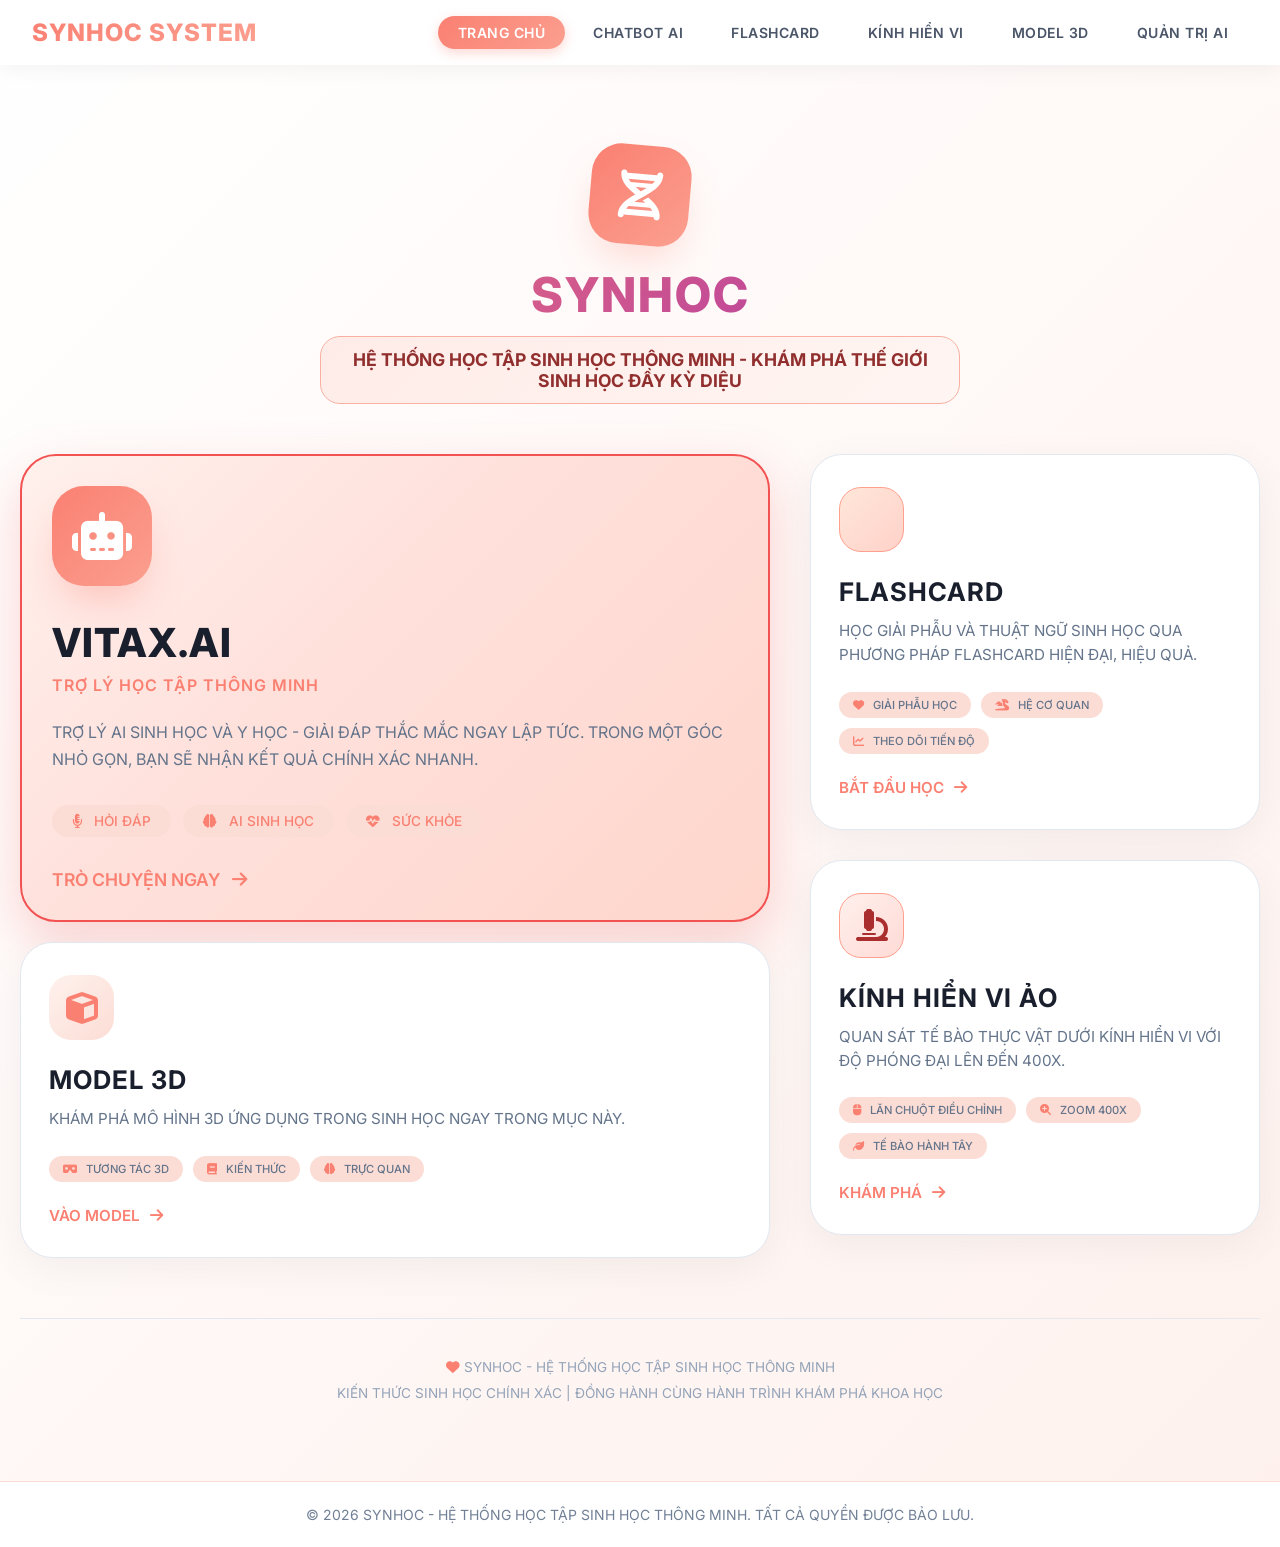
==== index.html @ 731681a4 "Add files via upload" ====
<!DOCTYPE html>
<html lang="vi">
<head>
    <meta charset="UTF-8">
    <meta name="viewport" content="width=device-width, initial-scale=1.0, user-scalable=yes">
    <title>SYNHOC - HỆ THỐNG HỌC TẬP SINH HỌC THÔNG MINH</title>
    <link rel="stylesheet" href="https://cdnjs.cloudflare.com/ajax/libs/font-awesome/6.5.1/css/all.min.css">
    <link href="https://fonts.googleapis.com/css2?family=Inter:wght@300;400;500;600;700;800&display=swap" rel="stylesheet">
    <link rel="stylesheet" href="style.css">
    <style>
        * {
            margin: 0;
            padding: 0;
            box-sizing: border-box;
        }

        body {
            font-family: 'Inter', sans-serif;
            background: linear-gradient(135deg, #FFFFFF 0%, #FEF1ED 100%);
            min-height: 100vh;
            color: #1A1F2E;
        }

        .container {
            max-width: 1400px;
            margin: 0 auto;
            padding: 40px 20px;
            min-height: calc(100vh - 140px);
            display: flex;
            flex-direction: column;
        }

        /* HEADER */
        .header {
            text-align: center;
            padding: 40px 20px 50px;
        }

        .logo {
            width: 100px;
            height: 100px;
            background: linear-gradient(135deg, #FA8072, #FB9F8F);
            border-radius: 30px;
            display: flex;
            align-items: center;
            justify-content: center;
            margin: 0 auto 20px;
            font-size: 48px;
            color: white;
            transform: rotate(5deg);
            box-shadow: 0 20px 40px -10px rgba(250, 128, 114, 0.3);
        }

        .header h1 {
            font-size: 3rem;
            font-weight: 800;
            background: linear-gradient(135deg, #FA8072, #9C27B0);
            -webkit-background-clip: text;
            -webkit-text-fill-color: transparent;
            background-clip: text;
            margin-bottom: 12px;
            text-transform: uppercase;
            letter-spacing: 2px;
        }

        .header p {
            color: #912f2f;
            font-weight: 700;
            font-size: 1.1rem;
            max-width: 640px;
            margin: 0 auto;
            background: linear-gradient(135deg, #ffece8 0%, #fff5f2 100%);
            padding: 12px 18px;
            border-radius: 20px;
            border: 1px solid #f9b0a3;
        }

        .text-tone-strong {
            color: #c74141 !important;
            background: linear-gradient(135deg, #ffd7d7, #ffadc0);
            border-bottom: 2px solid #f35252;
            padding: 1px 4px;
            border-radius: 4px;
        }

        .panel-tone {
            background: linear-gradient(135deg, #fff3ef, #ffe9e4);
            border: 1px solid #ffb8aa;
            border-radius: 20px;
            box-shadow: 0 8px 20px rgba(255, 133, 110, 0.15);
        }

        .salmon-tone {
            color: #b02a2a !important;
            background: linear-gradient(135deg, #ffebe6, #ffcbc4);
            border: 1px solid #fd9b8e;
        }

        /* TWO COLUMN LAYOUT */
        .two-column-layout {
            display: flex;
            gap: 40px;
            margin-bottom: 60px;
            align-items: stretch;
        }

        /* LEFT COLUMN - AI + MODEL 3D */
        .left-col {
            flex: 1.5;
            display: flex;
            flex-direction: column;
            gap: 20px;
            min-width: 52%;
        }

        .card-ai {
            flex: 1 1 auto;
            background: linear-gradient(135deg, #fff1ed 0%, #ffe1dc 40%, #fed6cc 100%);
            border-radius: 36px;
            padding: 30px 30px;
            transition: transform 0.3s ease, box-shadow 0.3s ease, border-color 0.3s ease;
            cursor: pointer;
            position: relative;
            overflow: hidden;
            box-shadow: 0 20px 50px rgba(234, 90, 90, 0.25);
            border: 2px solid #F35252;
            max-height: none;
        }

        .card-ai:hover {
            transform: translateY(-6px) scale(1.01);
            box-shadow: 0 26px 55px rgba(255, 99, 71, 0.35);
            border-color: #dc2626;
        }

        .badge-ai {
            background: linear-gradient(135deg, #ffcccc, #ffeaea);
            border-radius: 40px;
            padding: 8px 20px;
            font-size: 0.85rem;
            font-weight: 500;
            color: #bf1f2d;
            transition: all 0.3s;
        }

        .badge-ai:hover {
            background: linear-gradient(135deg, #ff8a8a, #ffa8a8);
            color: white;
        }

        .card-ai-icon {
            width: 100px;
            height: 100px;
            background: linear-gradient(135deg, #ff5a5a, #ff8f8f);
            border-radius: 32px;
            display: flex;
            align-items: center;
            justify-content: center;
            margin-bottom: 32px;
            font-size: 48px;
            color: white;
            box-shadow: 0 20px 40px -10px rgba(250, 80, 80, 0.5);
        }

        .card-ai p {
            color: #64748B;
            line-height: 1.6;
            margin-bottom: 20px;
            font-size: 0.95rem;
            display: -webkit-box;
            line-clamp: 3;
            -webkit-line-clamp: 3;
            -webkit-box-orient: vertical;
            overflow: hidden;
            text-overflow: ellipsis;
        }

        .card-ai::before {
            content: '';
            position: absolute;
            top: 0;
            left: 0;
            right: 0;
            height: 4px;
            background: linear-gradient(90deg, #9C27B0, #FA8072, #FF6F61);
            transform: scaleX(0);
            transition: transform 0.4s ease;
        }

        .card-ai:hover {
            transform: translateY(-10px);
            box-shadow: 0 20px 50px rgba(250, 128, 114, 0.15);
            border-color: #FA8072;
        }

        .card-ai:hover::before {
            transform: scaleX(1);
        }

        .card-ai-icon {
            width: 100px;
            height: 100px;
            background: linear-gradient(135deg, #FA8072, #FB9F8F);
            border-radius: 32px;
            display: flex;
            align-items: center;
            justify-content: center;
            margin-bottom: 32px;
            font-size: 48px;
            color: white;
            box-shadow: 0 20px 40px -10px rgba(250, 128, 114, 0.4);
        }

        .card-ai h2 {
            font-size: 2.5rem;
            font-weight: 800;
            margin-bottom: 8px;
            color: #1A1F2E;
            text-transform: uppercase;
            letter-spacing: 1px;
        }

        .card-ai .ai-subtitle {
            color: #FA8072;
            font-size: 1rem;
            margin-bottom: 24px;
            letter-spacing: 1px;
            font-weight: 600;
            text-transform: uppercase;
        }

        .card-ai p {
            color: #64748B;
            line-height: 1.7;
            margin-bottom: 32px;
            font-size: 1rem;
        }

        .feature-badges-ai {
            display: flex;
            gap: 12px;
            flex-wrap: wrap;
            margin-bottom: 32px;
        }

        .badge-ai {
            background: #FCDDD5;
            border-radius: 40px;
            padding: 8px 20px;
            font-size: 0.85rem;
            font-weight: 500;
            color: #FA8072;
            transition: all 0.3s;
        }

        .badge-ai i {
            margin-right: 8px;
        }

        .badge-ai:hover {
            background: #FEF1ED;
            color: #E87060;
        }

        .card-footer-ai {
            display: flex;
            align-items: center;
            gap: 12px;
            color: #FA8072;
            font-weight: 600;
            font-size: 1.1rem;
            transition: all 0.3s;
        }

        .card-footer-ai i {
            transition: transform 0.3s;
        }

        .card-ai:hover .card-footer-ai i {
            transform: translateX(8px);
        }

        /* HERO SECTION - 3D MODEL */
        .hero-section {
            margin-bottom: 60px;
            padding: 60px 40px;
            background: linear-gradient(135deg, #FA8072 0%, #9C27B0 100%);
            border-radius: 48px;
            overflow: hidden;
            box-shadow: 0 20px 60px rgba(250, 128, 114, 0.2);
            position: relative;
        }

        .hero-content {
            display: grid;
            grid-template-columns: 1fr 1fr;
            gap: 40px;
            align-items: center;
        }

        .hero-text {
            color: white;
        }

        .hero-text h2 {
            font-size: 2.5rem;
            font-weight: 800;
            margin-bottom: 16px;
            text-transform: uppercase;
            letter-spacing: 1px;
            color: white;
        }

        .hero-text p {
            font-size: 1.1rem;
            line-height: 1.8;
            margin-bottom: 24px;
            color: rgba(255, 255, 255, 0.95);
        }

        .hero-cta {
            display: inline-flex;
            align-items: center;
            gap: 10px;
            background: rgba(255, 255, 255, 0.2);
            backdrop-filter: blur(10px);
            padding: 14px 28px;
            border-radius: 40px;
            color: white;
            font-weight: 600;
            text-decoration: none;
            transition: all 0.3s ease;
            border: 1px solid rgba(255, 255, 255, 0.4);
        }

        .hero-cta:hover {
            background: rgba(255, 255, 255, 0.3);
            transform: translateX(8px);
        }

        .hero-model {
            position: relative;
            border-radius: 32px;
            overflow: hidden;
            box-shadow: 0 30px 60px rgba(0, 0, 0, 0.2);
            height: 500px;
        }

        .hero-model iframe {
            width: 100%;
            height: 100%;
            border: none;
        }

        .hero-overlay {
            position: absolute;
            top: 16px;
            right: 16px;
            background: rgba(255, 255, 255, 0.9);
            backdrop-filter: blur(10px);
            padding: 10px 20px;
            border-radius: 40px;
            font-size: 0.85rem;
            font-weight: 600;
            color: #9C27B0;
            z-index: 10;
            pointer-events: none;
        }

        /* RIGHT COLUMN */
        .right-col {
            flex: 0.9;
            display: flex;
            flex-direction: column;
            gap: 30px;
        }

        .card {
            background: #FFFFFF;
            border-radius: 32px;
            padding: 32px 28px;
            transition: all 0.4s cubic-bezier(0.175, 0.885, 0.32, 1.275);
            cursor: pointer;
            position: relative;
            overflow: hidden;
            box-shadow: 0 10px 40px rgba(0, 0, 0, 0.05);
            border: 1px solid #E2E8F0;
        }

        .card::before {
            content: '';
            position: absolute;
            top: 0;
            left: 0;
            right: 0;
            height: 4px;
            background: linear-gradient(90deg, #9C27B0, #FA8072, #FF6F61);
            transform: scaleX(0);
            transition: transform 0.4s ease;
        }

        .card:hover {
            transform: translateY(-8px);
            border-color: #FA8072;
            box-shadow: 0 20px 50px rgba(250, 128, 114, 0.1);
        }

        .card:hover::before {
            transform: scaleX(1);
        }

        .card-icon {
            width: 65px;
            height: 65px;
            background: linear-gradient(135deg, #FEF1ED, #FCDDD5);
            border-radius: 22px;
            display: flex;
            align-items: center;
            justify-content: center;
            margin-bottom: 24px;
            font-size: 32px;
            color: #FA8072;
        }

        .card h3 {
            font-size: 1.6rem;
            font-weight: 700;
            margin-bottom: 12px;
            color: #1A1F2E;
            text-transform: uppercase;
            letter-spacing: 1px;
        }

        .card p {
            color: #64748B;
            line-height: 1.6;
            margin-bottom: 24px;
            font-size: 0.95rem;
        }

        .feature-badges {
            display: flex;
            gap: 10px;
            flex-wrap: wrap;
            margin-bottom: 24px;
        }

        .badge {
            background: #FCDDD5;
            border-radius: 40px;
            padding: 6px 14px;
            font-size: 0.7rem;
            color: #64748B;
            font-weight: 500;
        }

        .badge i {
            margin-right: 6px;
            color: #FA8072;
        }

        .card-footer {
            display: flex;
            align-items: center;
            gap: 10px;
            color: #FA8072;
            font-weight: 600;
            font-size: 0.95rem;
            transition: all 0.3s;
        }

        .card-footer i {
            transition: transform 0.3s;
        }

        .card:hover .card-footer i {
            transform: translateX(6px);
        }

        .footer {
            text-align: center;
            padding: 40px 20px;
            border-top: 1px solid #E2E8F0;
            color: #94A3B8;
            font-size: 0.85rem;
        }

        /* RESPONSIVE */
        @media (max-width: 1100px) {
            .hero-section {
                padding: 40px 30px;
            }
            .hero-text h2 {
                font-size: 2rem;
            }
            .hero-model {
                height: 400px;
            }
            .two-column-layout {
                gap: 30px;
            }
            .card-ai {
                padding: 36px 30px;
            }
            .card-ai h2 {
                font-size: 2rem;
            }
        }

        @media (max-width: 900px) {
            .hero-content {
                grid-template-columns: 1fr;
            }
            .hero-model {
                height: 350px;
            }
            .hero-text h2 {
                font-size: 1.8rem;
            }
            .two-column-layout {
                flex-direction: column;
            }
            .right-col {
                flex-direction: row;
            }
            .card {
                flex: 1;
            }
        }

        @media (max-width: 768px) {
            .container {
                padding: 20px;
            }
            .hero-section {
                padding: 30px 20px;
                margin-bottom: 40px;
                border-radius: 32px;
            }
            .hero-text h2 {
                font-size: 1.5rem;
            }
            .hero-text p {
                font-size: 0.95rem;
            }
            .hero-model {
                height: 300px;
                border-radius: 20px;
            }
            .header h1 {
                font-size: 2rem;
            }
            .right-col {
                flex-direction: column;
            }
            .card-ai h2 {
                font-size: 1.6rem;
            }
        }
    </style>
</head>
<body>
    <header class="site-header">
        <div class="site-brand">SYNHOC SYSTEM</div>
        <nav class="site-nav">
            <a href="index.html" class="active">TRANG CHỦ</a>
            <a href="chatbotai.html">CHATBOT AI</a>
            <a href="flashcard.html">FLASHCARD</a>
            <a href="kinhhienvi.html">KÍNH HIỂN VI</a>
            <a href="model3d.html">MODEL 3D</a>
            <a href="quantriAI.html">QUẢN TRỊ AI</a>
        </nav>
    </header>

    <div class="container">
        <div class="header">
            <div class="logo">
                <i class="fas fa-dna"></i>
            </div>
            <h1>SYNHOC</h1>
            <p>HỆ THỐNG HỌC TẬP SINH HỌC THÔNG MINH - KHÁM PHÁ THẾ GIỚI SINH HỌC ĐẦY KỲ DIỆU</p>
        </div>

        <div class="two-column-layout">
            <div class="left-col">
                <div class="card-ai" onclick="navigateTo('chatbotai.html')">
                    <div class="card-ai-icon">
                        <i class="fas fa-robot"></i>
                    </div>
                    <h2>VITAX.AI</h2>
                    <div class="ai-subtitle">TRỢ LÝ HỌC TẬP THÔNG MINH</div>
                    <p>TRỢ LÝ AI SINH HỌC VÀ Y HỌC - GIẢI ĐÁP THẮC MẮC NGAY LẬP TỨC. TRONG MỘT GÓC NHỎ GỌN, BẠN SẼ NHẬN KẾT QUẢ CHÍNH XÁC NHANH.</p>
                    <div class="feature-badges-ai">
                        <span class="badge-ai"><i class="fas fa-microphone-alt"></i> HỎI ĐÁP</span>
                        <span class="badge-ai"><i class="fas fa-brain"></i> AI SINH HỌC</span>
                        <span class="badge-ai"><i class="fas fa-heartbeat"></i> SỨC KHỎE</span>
                    </div>
                    <div class="card-footer-ai">
                        <span>TRÒ CHUYỆN NGAY</span>
                        <i class="fas fa-arrow-right"></i>
                    </div>
                </div>

                <div class="card" onclick="navigateTo('model3d.html')">
                    <div class="card-icon">
                        <i class="fas fa-cube"></i>
                    </div>
                    <h3>MODEL 3D</h3>
                    <p>KHÁM PHÁ MÔ HÌNH 3D ỨNG DỤNG TRONG SINH HỌC NGAY TRONG MỤC NÀY.</p>
                    <div class="feature-badges">
                        <span class="badge"><i class="fas fa-vr-cardboard"></i> TƯƠNG TÁC 3D</span>
                        <span class="badge"><i class="fas fa-book"></i> KIẾN THỨC</span>
                        <span class="badge"><i class="fas fa-brain"></i> TRỰC QUAN</span>
                    </div>
                    <div class="card-footer">
                        <span>VÀO MODEL</span>
                        <i class="fas fa-arrow-right"></i>
                    </div>
                </div>
            </div>

            <div class="right-col">
                <div class="card salmon-tone" onclick="navigateTo('flashcard.html')">
                    <div class="card-icon" style="background: linear-gradient(135deg, #ffe7d9, #ffd1c9); color: #c73838; border: 1px solid #ff9f8d;">
                        <i class="fas fa-cards-blank"></i>
                    </div>
                    <h3>FLASHCARD</h3>
                    <p>HỌC GIẢI PHẪU VÀ THUẬT NGỮ SINH HỌC QUA PHƯƠNG PHÁP FLASHCARD HIỆN ĐẠI, HIỆU QUẢ.</p>
                    <div class="feature-badges">
                        <span class="badge"><i class="fas fa-heart"></i> GIẢI PHẪU HỌC</span>
                        <span class="badge"><i class="fas fa-dragon"></i> HỆ CƠ QUAN</span>
                        <span class="badge"><i class="fas fa-chart-line"></i> THEO DÕI TIẾN ĐỘ</span>
                    </div>
                    <div class="card-footer">
                        <span>BẮT ĐẦU HỌC</span>
                        <i class="fas fa-arrow-right"></i>
                    </div>
                </div>

                <div class="card salmon-tone" onclick="navigateTo('kinhhienvi.html')">
                    <div class="card-icon" style="background: linear-gradient(135deg, #fff0ed, #ffdad5); color: #ab2e2e; border: 1px solid #ff9f8d;">
                        <i class="fas fa-microscope"></i>
                    </div>
                    <h3>KÍNH HIỂN VI ẢO</h3>
                    <p>QUAN SÁT TẾ BÀO THỰC VẬT DƯỚI KÍNH HIỂN VI VỚI ĐỘ PHÓNG ĐẠI LÊN ĐẾN 400X.</p>
                    <div class="feature-badges">
                        <span class="badge"><i class="fas fa-mouse"></i> LĂN CHUỘT ĐIỀU CHỈNH</span>
                        <span class="badge"><i class="fas fa-search-plus"></i> ZOOM 400X</span>
                        <span class="badge"><i class="fas fa-leaf"></i> TẾ BÀO HÀNH TÂY</span>
                    </div>
                    <div class="card-footer">
                        <span>KHÁM PHÁ</span>
                        <i class="fas fa-arrow-right"></i>
                    </div>
                </div>
                <!-- Model3D card đã được dời lên bên trái, nên phần này không cần nữa -->

            </div>
        </div>

        <div class="footer">
            <p><i class="fas fa-heart" style="color: #FA8072;"></i> SYNHOC - HỆ THỐNG HỌC TẬP SINH HỌC THÔNG MINH</p>
            <p style="margin-top: 10px;">KIẾN THỨC SINH HỌC CHÍNH XÁC | ĐỒNG HÀNH CÙNG HÀNH TRÌNH KHÁM PHÁ KHOA HỌC</p>
        </div>
    </div>

    <footer class="site-footer">
        © 2026 SYNHOC - HỆ THỐNG HỌC TẬP SINH HỌC THÔNG MINH. TẤT CẢ QUYỀN ĐƯỢC BẢO LƯU.
    </footer>

    <script>
        function navigateTo(url) {
            window.location.href = url;
        }
    </script>
</body>
</html>
---- style.css ----
/* style.css - Giao diện trắng đồng bộ */
* {
    margin: 0;
    padding: 0;
    box-sizing: border-box;
}

body {
    font-family: 'Inter', 'Poppins', -apple-system, BlinkMacSystemFont, 'Segoe UI', Roboto, sans-serif;
    background: linear-gradient(135deg, #FFFFFF 0%, #FEF1ED 100%);
    min-height: 100vh;
    color: #1A1F2E;
}

/* Header chung */
.site-header {
    background: #FFFFFF;
    box-shadow: 0 4px 20px rgba(0, 0, 0, 0.05);
    padding: 16px 32px;
    display: flex;
    justify-content: space-between;
    align-items: center;
    position: sticky;
    top: 0;
    z-index: 100;
    flex-wrap: wrap;
    gap: 16px;
}

.site-brand {
    font-size: 24px;
    font-weight: 800;
    background: linear-gradient(135deg, #FA8072, #FB9F8F);
    -webkit-background-clip: text;
    -webkit-text-fill-color: transparent;
    background-clip: text;
    letter-spacing: 1px;
}

.site-nav {
    display: flex;
    gap: 8px;
    flex-wrap: wrap;
}

.site-nav a {
    color: #4A5568;
    text-decoration: none;
    padding: 8px 20px;
    border-radius: 40px;
    font-weight: 600;
    font-size: 14px;
    transition: all 0.3s ease;
    letter-spacing: 0.5px;
}

.site-nav a:hover {
    background: #FEF1ED;
    color: #FA8072;
}

.site-nav a.active {
    background: linear-gradient(135deg, #FA8072, #FB9F8F);
    color: white;
    box-shadow: 0 4px 12px rgba(250, 128, 114, 0.3);
}

/* Footer chung */
.site-footer {
    text-align: center;
    padding: 24px;
    background: #FFFFFF;
    border-top: 1px solid #FCDDD5;
    color: #718096;
    font-size: 14px;
    margin-top: auto;
}

/* Scrollbar */
::-webkit-scrollbar {
    width: 8px;
    height: 8px;
}

::-webkit-scrollbar-track {
    background: #FCDDD5;
    border-radius: 10px;
}

::-webkit-scrollbar-thumb {
    background: #CBD5E1;
    border-radius: 10px;
}

::-webkit-scrollbar-thumb:hover {
    background: #94A3B8;
}
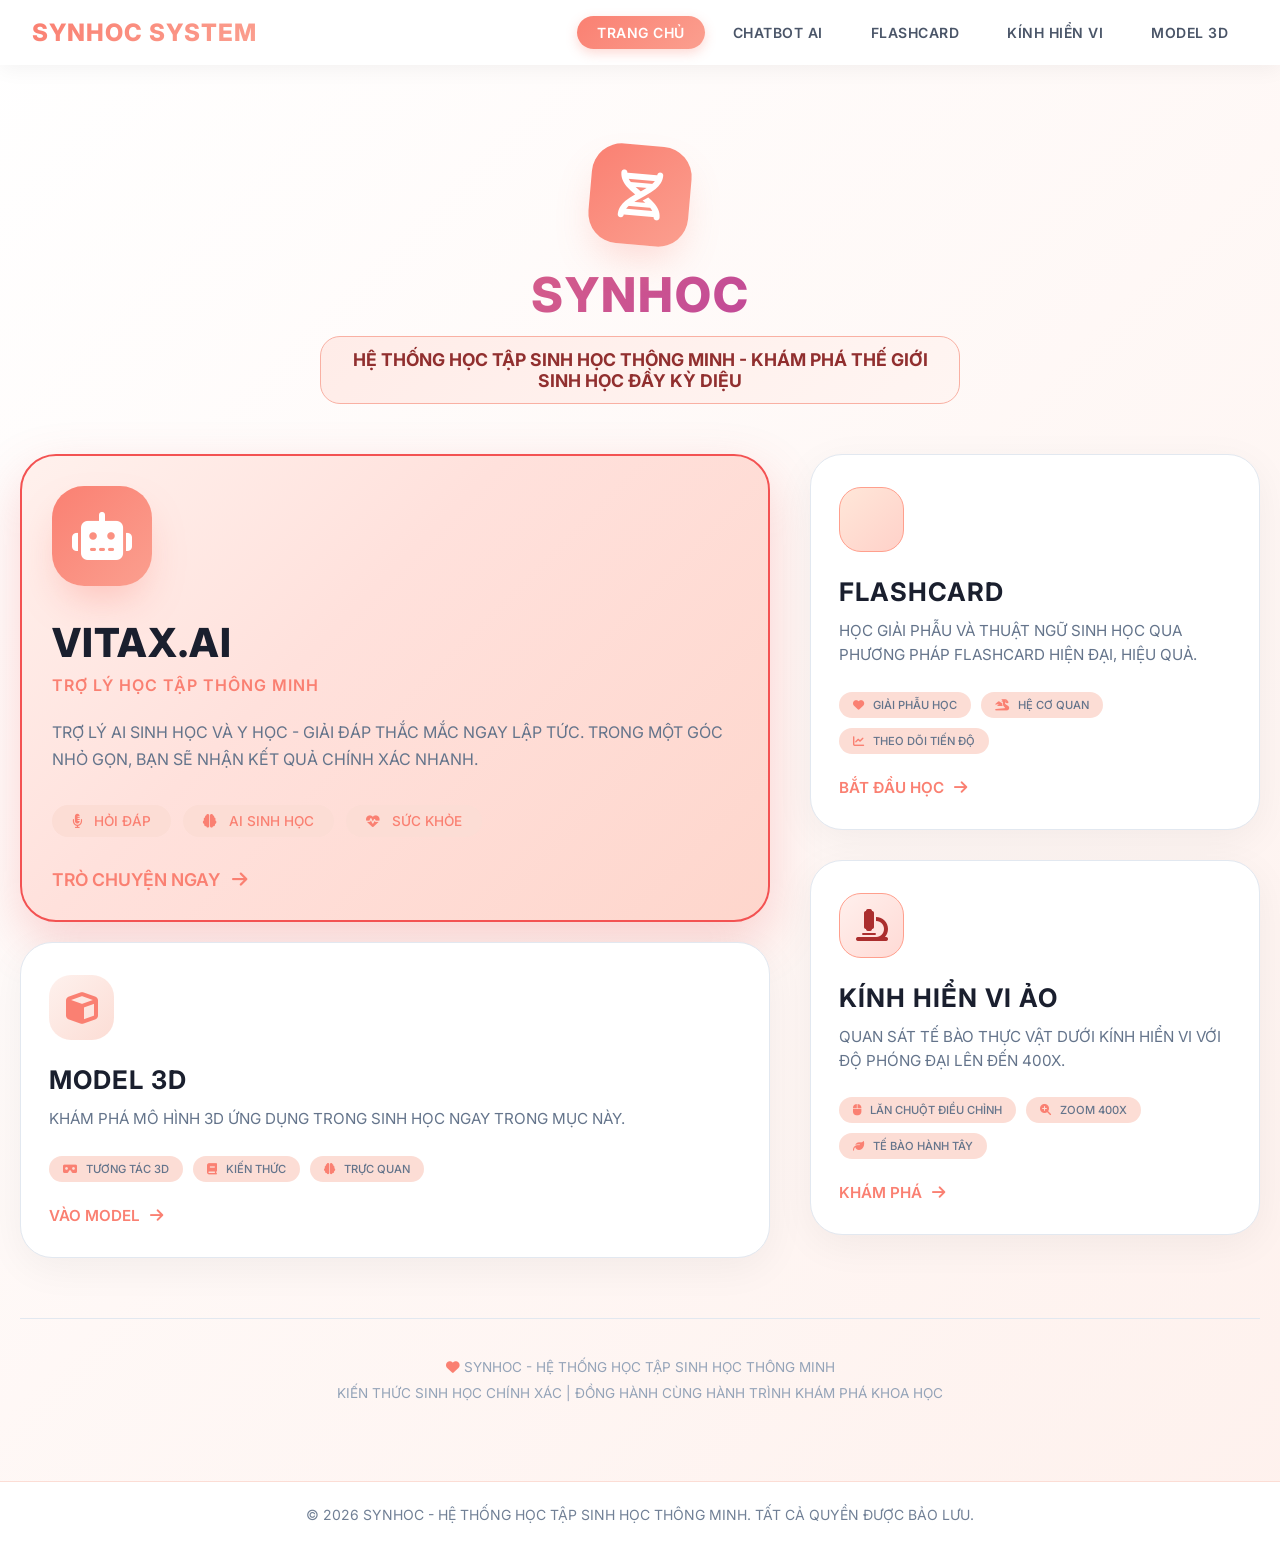
==== commit 14bb1485: "Update index.html" ====
--- a/index.html
+++ b/index.html
@@ -564,11 +564,10 @@
         <div class="site-brand">SYNHOC SYSTEM</div>
         <nav class="site-nav">
             <a href="index.html" class="active">TRANG CHỦ</a>
-            <a href="chatbotai.html">CHATBOT AI</a>
+            <a href="chatbot.html">CHATBOT AI</a>
             <a href="flashcard.html">FLASHCARD</a>
             <a href="kinhhienvi.html">KÍNH HIỂN VI</a>
             <a href="model3d.html">MODEL 3D</a>
-            <a href="quantriAI.html">QUẢN TRỊ AI</a>
         </nav>
     </header>
 
@@ -674,4 +673,4 @@
         }
     </script>
 </body>
-</html>+</html>
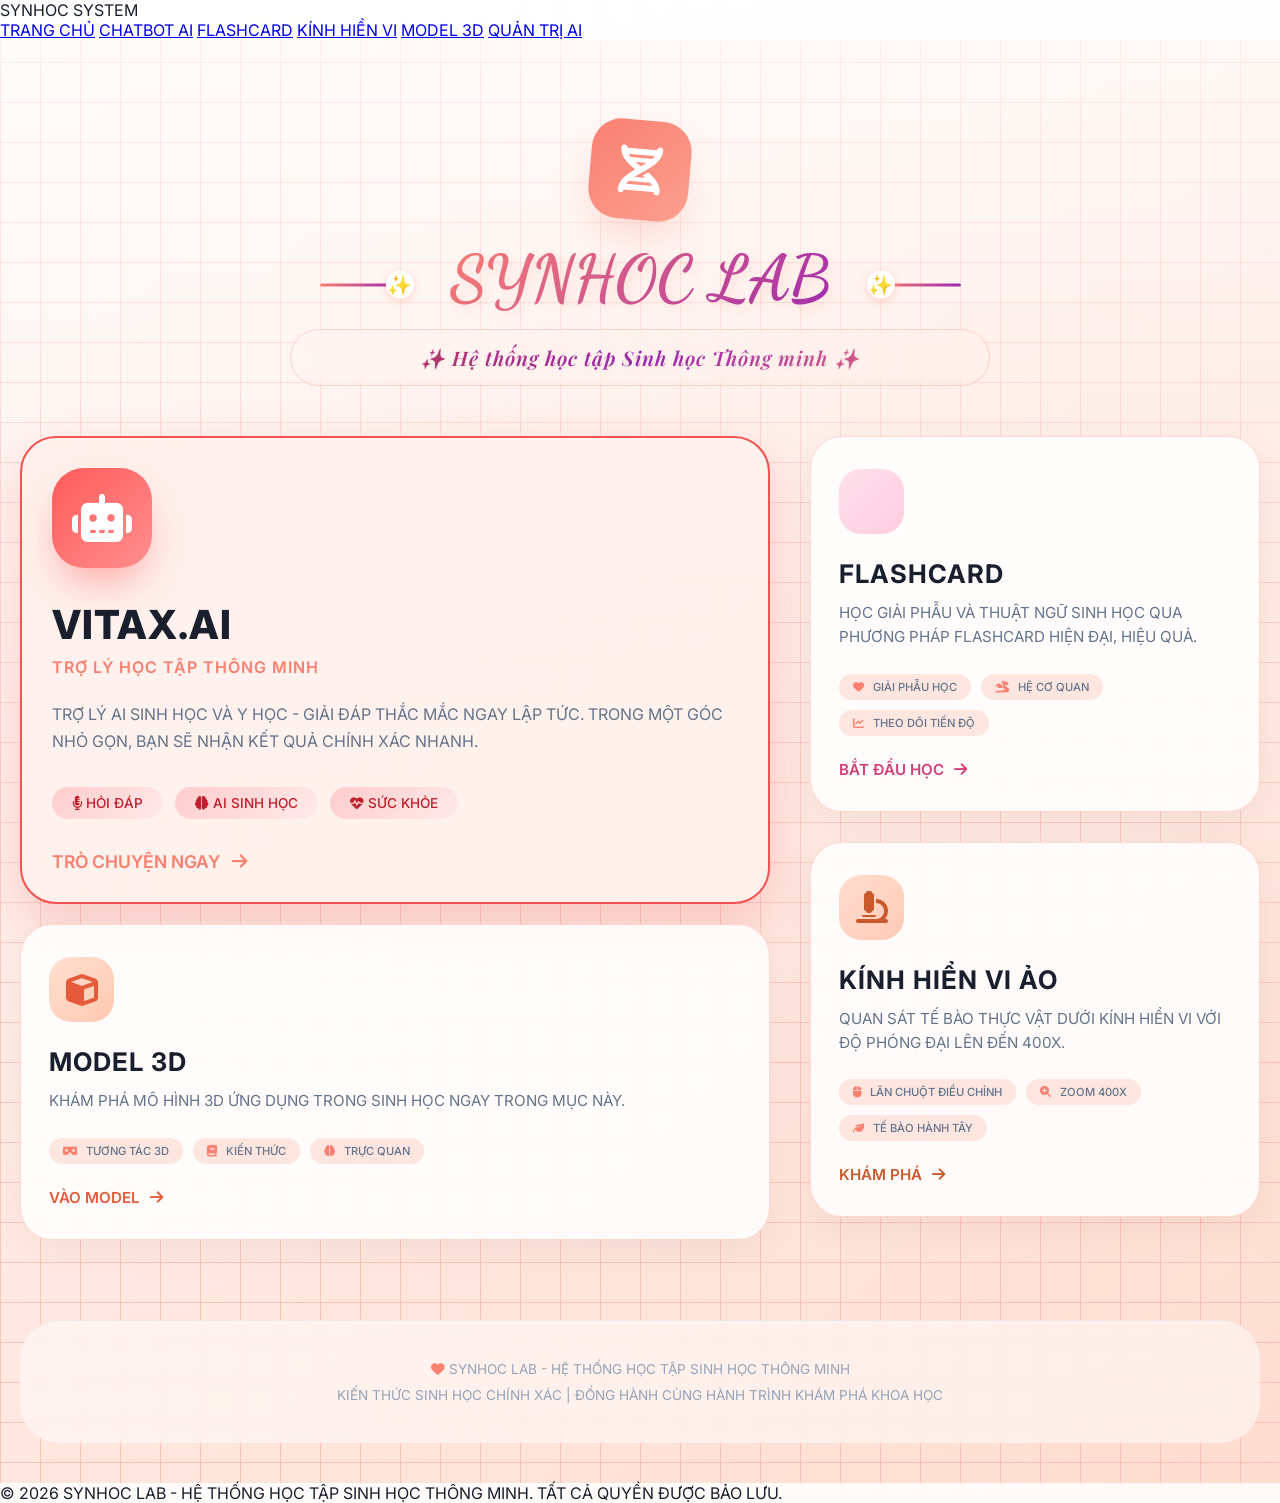
==== commit e47cabcc: "Update index.html" ====
--- a/index.html
+++ b/index.html
@@ -3,10 +3,12 @@
 <head>
     <meta charset="UTF-8">
     <meta name="viewport" content="width=device-width, initial-scale=1.0, user-scalable=yes">
-    <title>SYNHOC - HỆ THỐNG HỌC TẬP SINH HỌC THÔNG MINH</title>
+    <title>SYNHOC LAB - HỆ THỐNG HỌC TẬP SINH HỌC THÔNG MINH</title>
     <link rel="stylesheet" href="https://cdnjs.cloudflare.com/ajax/libs/font-awesome/6.5.1/css/all.min.css">
     <link href="https://fonts.googleapis.com/css2?family=Inter:wght@300;400;500;600;700;800&display=swap" rel="stylesheet">
-    <link rel="stylesheet" href="style.css">
+    <!-- Font Dancing Script + Playfair Display -->
+    <link href="https://fonts.googleapis.com/css2?family=Dancing+Script:wght@400;500;600;700&display=swap" rel="stylesheet">
+    <link href="https://fonts.googleapis.com/css2?family=Playfair+Display:ital,wght@0,400;0,500;0,600;0,700;1,400;1,500&display=swap" rel="stylesheet">
     <style>
         * {
             margin: 0;
@@ -16,7 +18,28 @@
 
         body {
             font-family: 'Inter', sans-serif;
-            background: linear-gradient(135deg, #FFFFFF 0%, #FEF1ED 100%);
+            /* ===== NỀN CARO Ô VUÔNG + HIỆU ỨNG OMBRE MỜ DẦN ===== */
+            background: 
+                /* Lớp phủ ombre mờ dần từ trên xuống dưới (trắng đục -> trong suốt) */
+                linear-gradient(180deg, 
+                    rgba(255, 255, 255, 0.7) 0%, 
+                    rgba(255, 255, 255, 0.3) 30%,
+                    rgba(255, 255, 255, 0.05) 70%,
+                    transparent 100%),
+                /* Đường kẻ dọc tạo ô vuông - màu cam cá hồi nhạt hơn để mờ */
+                repeating-linear-gradient(90deg, 
+                    rgba(250, 128, 114, 0.35) 0px, 
+                    rgba(250, 128, 114, 0.35) 1px,
+                    transparent 1px,
+                    transparent 40px),
+                /* Đường kẻ ngang tạo ô vuông */
+                repeating-linear-gradient(0deg, 
+                    rgba(250, 128, 114, 0.35) 0px, 
+                    rgba(250, 128, 114, 0.35) 1px,
+                    transparent 1px,
+                    transparent 40px),
+                /* Nền gradient chính - ombre từ trắng hồng nhạt đến cam nhạt */
+                linear-gradient(135deg, #FFF5F2 0%, #FFE8E0 50%, #FFDDD0 100%);
             min-height: 100vh;
             color: #1A1F2E;
         }
@@ -28,12 +51,15 @@
             min-height: calc(100vh - 140px);
             display: flex;
             flex-direction: column;
+            position: relative;
+            z-index: 2;
         }
 
         /* HEADER */
         .header {
             text-align: center;
             padding: 40px 20px 50px;
+            position: relative;
         }
 
         .logo {
@@ -49,51 +75,141 @@
             color: white;
             transform: rotate(5deg);
             box-shadow: 0 20px 40px -10px rgba(250, 128, 114, 0.3);
+            position: relative;
+            z-index: 3;
+        }
+
+        .title-wrapper {
+            position: relative;
+            display: inline-block;
+            margin: 0 auto;
+            padding: 0 30px;
+        }
+
+        .title-side-left,
+        .title-side-right {
+            position: absolute;
+            top: 50%;
+            transform: translateY(-50%);
+            width: 80px;
+            height: 3px;
+            background: linear-gradient(90deg, #FA8072, #9C27B0);
+            border-radius: 4px;
+            opacity: 0;
+            animation: slideInSide 0.8s cubic-bezier(0.2, 0.9, 0.4, 1.1) forwards;
+        }
+
+        .title-side-left {
+            left: -100px;
+            transform-origin: left center;
+            animation-name: slideInLeft;
+        }
+
+        .title-side-right {
+            right: -100px;
+            transform-origin: right center;
+            animation-name: slideInRight;
+        }
+
+        .title-side-left::before,
+        .title-side-right::before {
+            content: "✨";
+            position: absolute;
+            top: 50%;
+            transform: translateY(-50%);
+            font-size: 20px;
+            color: #FA8072;
+            background: white;
+            width: 28px;
+            height: 28px;
+            border-radius: 50%;
+            display: flex;
+            align-items: center;
+            justify-content: center;
+            box-shadow: 0 2px 8px rgba(250, 128, 114, 0.3);
+        }
+
+        .title-side-left::before {
+            right: -14px;
+        }
+
+        .title-side-right::before {
+            left: -14px;
+        }
+
+        @keyframes slideInLeft {
+            0% { opacity: 0; width: 0; left: -40px; }
+            60% { opacity: 1; width: 90px; left: -90px; }
+            100% { opacity: 1; width: 80px; left: -100px; }
+        }
+
+        @keyframes slideInRight {
+            0% { opacity: 0; width: 0; right: -40px; }
+            60% { opacity: 1; width: 90px; right: -90px; }
+            100% { opacity: 1; width: 80px; right: -100px; }
+        }
+
+        @media (max-width: 768px) {
+            .title-side-left, .title-side-right { width: 40px; }
+            .title-side-left { left: -55px; }
+            .title-side-right { right: -55px; }
+            @keyframes slideInLeft {
+                0% { opacity: 0; width: 0; left: -20px; }
+                100% { opacity: 1; width: 40px; left: -55px; }
+            }
+            @keyframes slideInRight {
+                0% { opacity: 0; width: 0; right: -20px; }
+                100% { opacity: 1; width: 40px; right: -55px; }
+            }
+            .title-side-left::before,
+            .title-side-right::before {
+                width: 22px; height: 22px; font-size: 14px;
+            }
+        }
+
+        @media (max-width: 480px) {
+            .title-side-left, .title-side-right { display: none; }
         }
 
         .header h1 {
-            font-size: 3rem;
+            font-size: 4rem;
             font-weight: 800;
             background: linear-gradient(135deg, #FA8072, #9C27B0);
             -webkit-background-clip: text;
-            -webkit-text-fill-color: transparent;
             background-clip: text;
+            color: transparent;
             margin-bottom: 12px;
-            text-transform: uppercase;
-            letter-spacing: 2px;
+            font-family: 'Dancing Script', cursive;
+            text-shadow: 4px 4px 12px rgba(250, 128, 114, 0.2);
+            animation: fadeInUp 0.9s ease-out;
+        }
+
+        @keyframes fadeInUp {
+            from { opacity: 0; transform: translateY(30px); }
+            to { opacity: 1; transform: translateY(0); }
         }
 
         .header p {
-            color: #912f2f;
-            font-weight: 700;
-            font-size: 1.1rem;
-            max-width: 640px;
+            font-family: 'Playfair Display', 'Inter', serif;
+            font-size: 1.25rem;
+            font-weight: 600;
+            font-style: italic;
+            max-width: 700px;
             margin: 0 auto;
-            background: linear-gradient(135deg, #ffece8 0%, #fff5f2 100%);
-            padding: 12px 18px;
-            border-radius: 20px;
-            border: 1px solid #f9b0a3;
-        }
-
-        .text-tone-strong {
-            color: #c74141 !important;
-            background: linear-gradient(135deg, #ffd7d7, #ffadc0);
-            border-bottom: 2px solid #f35252;
-            padding: 1px 4px;
-            border-radius: 4px;
-        }
-
-        .panel-tone {
-            background: linear-gradient(135deg, #fff3ef, #ffe9e4);
-            border: 1px solid #ffb8aa;
-            border-radius: 20px;
-            box-shadow: 0 8px 20px rgba(255, 133, 110, 0.15);
-        }
-
-        .salmon-tone {
-            color: #b02a2a !important;
-            background: linear-gradient(135deg, #ffebe6, #ffcbc4);
-            border: 1px solid #fd9b8e;
+            padding: 14px 24px;
+            background: rgba(255, 255, 255, 0.7);
+            backdrop-filter: blur(8px);
+            border-radius: 60px;
+            border: 1px solid rgba(250, 128, 114, 0.3);
+            letter-spacing: 1px;
+            background: linear-gradient(135deg, #c74141, #9C27B0, #FA8072);
+            -webkit-background-clip: text;
+            background-clip: text;
+            color: transparent;
+            text-shadow: 0 2px 6px rgba(0,0,0,0.05);
+            position: relative;
+            overflow: hidden;
+            animation: fadeInUp 0.9s ease-out 0.1s backwards;
         }
 
         /* TWO COLUMN LAYOUT */
@@ -104,7 +220,6 @@
             align-items: stretch;
         }
 
-        /* LEFT COLUMN - AI + MODEL 3D */
         .left-col {
             flex: 1.5;
             display: flex;
@@ -113,9 +228,11 @@
             min-width: 52%;
         }
 
+        /* CARD AI - giữ nguyên */
         .card-ai {
             flex: 1 1 auto;
-            background: linear-gradient(135deg, #fff1ed 0%, #ffe1dc 40%, #fed6cc 100%);
+            background: rgba(255, 241, 237, 0.92);
+            backdrop-filter: blur(4px);
             border-radius: 36px;
             padding: 30px 30px;
             transition: transform 0.3s ease, box-shadow 0.3s ease, border-color 0.3s ease;
@@ -124,15 +241,53 @@
             overflow: hidden;
             box-shadow: 0 20px 50px rgba(234, 90, 90, 0.25);
             border: 2px solid #F35252;
-            max-height: none;
-        }
-
+        }
         .card-ai:hover {
             transform: translateY(-6px) scale(1.01);
             box-shadow: 0 26px 55px rgba(255, 99, 71, 0.35);
             border-color: #dc2626;
         }
-
+        .card-ai-icon {
+            width: 100px;
+            height: 100px;
+            background: linear-gradient(135deg, #ff5a5a, #ff8f8f);
+            border-radius: 32px;
+            display: flex;
+            align-items: center;
+            justify-content: center;
+            margin-bottom: 32px;
+            font-size: 48px;
+            color: white;
+            box-shadow: 0 20px 40px -10px rgba(250, 80, 80, 0.5);
+        }
+        .card-ai h2 {
+            font-size: 2.5rem;
+            font-weight: 800;
+            margin-bottom: 8px;
+            color: #1A1F2E;
+            text-transform: uppercase;
+            letter-spacing: 1px;
+        }
+        .card-ai .ai-subtitle {
+            color: #FA8072;
+            font-size: 1rem;
+            margin-bottom: 24px;
+            letter-spacing: 1px;
+            font-weight: 600;
+            text-transform: uppercase;
+        }
+        .card-ai p {
+            color: #64748B;
+            line-height: 1.7;
+            margin-bottom: 32px;
+            font-size: 1rem;
+        }
+        .feature-badges-ai {
+            display: flex;
+            gap: 12px;
+            flex-wrap: wrap;
+            margin-bottom: 32px;
+        }
         .badge-ai {
             background: linear-gradient(135deg, #ffcccc, #ffeaea);
             border-radius: 40px;
@@ -142,126 +297,6 @@
             color: #bf1f2d;
             transition: all 0.3s;
         }
-
-        .badge-ai:hover {
-            background: linear-gradient(135deg, #ff8a8a, #ffa8a8);
-            color: white;
-        }
-
-        .card-ai-icon {
-            width: 100px;
-            height: 100px;
-            background: linear-gradient(135deg, #ff5a5a, #ff8f8f);
-            border-radius: 32px;
-            display: flex;
-            align-items: center;
-            justify-content: center;
-            margin-bottom: 32px;
-            font-size: 48px;
-            color: white;
-            box-shadow: 0 20px 40px -10px rgba(250, 80, 80, 0.5);
-        }
-
-        .card-ai p {
-            color: #64748B;
-            line-height: 1.6;
-            margin-bottom: 20px;
-            font-size: 0.95rem;
-            display: -webkit-box;
-            line-clamp: 3;
-            -webkit-line-clamp: 3;
-            -webkit-box-orient: vertical;
-            overflow: hidden;
-            text-overflow: ellipsis;
-        }
-
-        .card-ai::before {
-            content: '';
-            position: absolute;
-            top: 0;
-            left: 0;
-            right: 0;
-            height: 4px;
-            background: linear-gradient(90deg, #9C27B0, #FA8072, #FF6F61);
-            transform: scaleX(0);
-            transition: transform 0.4s ease;
-        }
-
-        .card-ai:hover {
-            transform: translateY(-10px);
-            box-shadow: 0 20px 50px rgba(250, 128, 114, 0.15);
-            border-color: #FA8072;
-        }
-
-        .card-ai:hover::before {
-            transform: scaleX(1);
-        }
-
-        .card-ai-icon {
-            width: 100px;
-            height: 100px;
-            background: linear-gradient(135deg, #FA8072, #FB9F8F);
-            border-radius: 32px;
-            display: flex;
-            align-items: center;
-            justify-content: center;
-            margin-bottom: 32px;
-            font-size: 48px;
-            color: white;
-            box-shadow: 0 20px 40px -10px rgba(250, 128, 114, 0.4);
-        }
-
-        .card-ai h2 {
-            font-size: 2.5rem;
-            font-weight: 800;
-            margin-bottom: 8px;
-            color: #1A1F2E;
-            text-transform: uppercase;
-            letter-spacing: 1px;
-        }
-
-        .card-ai .ai-subtitle {
-            color: #FA8072;
-            font-size: 1rem;
-            margin-bottom: 24px;
-            letter-spacing: 1px;
-            font-weight: 600;
-            text-transform: uppercase;
-        }
-
-        .card-ai p {
-            color: #64748B;
-            line-height: 1.7;
-            margin-bottom: 32px;
-            font-size: 1rem;
-        }
-
-        .feature-badges-ai {
-            display: flex;
-            gap: 12px;
-            flex-wrap: wrap;
-            margin-bottom: 32px;
-        }
-
-        .badge-ai {
-            background: #FCDDD5;
-            border-radius: 40px;
-            padding: 8px 20px;
-            font-size: 0.85rem;
-            font-weight: 500;
-            color: #FA8072;
-            transition: all 0.3s;
-        }
-
-        .badge-ai i {
-            margin-right: 8px;
-        }
-
-        .badge-ai:hover {
-            background: #FEF1ED;
-            color: #E87060;
-        }
-
         .card-footer-ai {
             display: flex;
             align-items: center;
@@ -269,114 +304,18 @@
             color: #FA8072;
             font-weight: 600;
             font-size: 1.1rem;
-            transition: all 0.3s;
-        }
-
+        }
         .card-footer-ai i {
             transition: transform 0.3s;
         }
-
         .card-ai:hover .card-footer-ai i {
             transform: translateX(8px);
         }
 
-        /* HERO SECTION - 3D MODEL */
-        .hero-section {
-            margin-bottom: 60px;
-            padding: 60px 40px;
-            background: linear-gradient(135deg, #FA8072 0%, #9C27B0 100%);
-            border-radius: 48px;
-            overflow: hidden;
-            box-shadow: 0 20px 60px rgba(250, 128, 114, 0.2);
-            position: relative;
-        }
-
-        .hero-content {
-            display: grid;
-            grid-template-columns: 1fr 1fr;
-            gap: 40px;
-            align-items: center;
-        }
-
-        .hero-text {
-            color: white;
-        }
-
-        .hero-text h2 {
-            font-size: 2.5rem;
-            font-weight: 800;
-            margin-bottom: 16px;
-            text-transform: uppercase;
-            letter-spacing: 1px;
-            color: white;
-        }
-
-        .hero-text p {
-            font-size: 1.1rem;
-            line-height: 1.8;
-            margin-bottom: 24px;
-            color: rgba(255, 255, 255, 0.95);
-        }
-
-        .hero-cta {
-            display: inline-flex;
-            align-items: center;
-            gap: 10px;
-            background: rgba(255, 255, 255, 0.2);
-            backdrop-filter: blur(10px);
-            padding: 14px 28px;
-            border-radius: 40px;
-            color: white;
-            font-weight: 600;
-            text-decoration: none;
-            transition: all 0.3s ease;
-            border: 1px solid rgba(255, 255, 255, 0.4);
-        }
-
-        .hero-cta:hover {
-            background: rgba(255, 255, 255, 0.3);
-            transform: translateX(8px);
-        }
-
-        .hero-model {
-            position: relative;
-            border-radius: 32px;
-            overflow: hidden;
-            box-shadow: 0 30px 60px rgba(0, 0, 0, 0.2);
-            height: 500px;
-        }
-
-        .hero-model iframe {
-            width: 100%;
-            height: 100%;
-            border: none;
-        }
-
-        .hero-overlay {
-            position: absolute;
-            top: 16px;
-            right: 16px;
-            background: rgba(255, 255, 255, 0.9);
-            backdrop-filter: blur(10px);
-            padding: 10px 20px;
-            border-radius: 40px;
-            font-size: 0.85rem;
-            font-weight: 600;
-            color: #9C27B0;
-            z-index: 10;
-            pointer-events: none;
-        }
-
-        /* RIGHT COLUMN */
-        .right-col {
-            flex: 0.9;
-            display: flex;
-            flex-direction: column;
-            gap: 30px;
-        }
-
+        /* CÁC CARD KHÁC - NỀN TRẮNG MỜ */
         .card {
-            background: #FFFFFF;
+            background: rgba(255, 255, 255, 0.85);
+            backdrop-filter: blur(4px);
             border-radius: 32px;
             padding: 32px 28px;
             transition: all 0.4s cubic-bezier(0.175, 0.885, 0.32, 1.275);
@@ -384,9 +323,8 @@
             position: relative;
             overflow: hidden;
             box-shadow: 0 10px 40px rgba(0, 0, 0, 0.05);
-            border: 1px solid #E2E8F0;
-        }
-
+            border: 1px solid rgba(250, 128, 114, 0.3);
+        }
         .card::before {
             content: '';
             position: absolute;
@@ -398,30 +336,25 @@
             transform: scaleX(0);
             transition: transform 0.4s ease;
         }
-
         .card:hover {
             transform: translateY(-8px);
             border-color: #FA8072;
-            box-shadow: 0 20px 50px rgba(250, 128, 114, 0.1);
-        }
-
+            box-shadow: 0 20px 50px rgba(250, 128, 114, 0.15);
+            background: rgba(255, 255, 255, 0.96);
+        }
         .card:hover::before {
             transform: scaleX(1);
         }
-
         .card-icon {
             width: 65px;
             height: 65px;
-            background: linear-gradient(135deg, #FEF1ED, #FCDDD5);
             border-radius: 22px;
             display: flex;
             align-items: center;
             justify-content: center;
             margin-bottom: 24px;
             font-size: 32px;
-            color: #FA8072;
-        }
-
+        }
         .card h3 {
             font-size: 1.6rem;
             font-weight: 700;
@@ -430,132 +363,94 @@
             text-transform: uppercase;
             letter-spacing: 1px;
         }
-
         .card p {
             color: #64748B;
             line-height: 1.6;
             margin-bottom: 24px;
             font-size: 0.95rem;
         }
-
         .feature-badges {
             display: flex;
             gap: 10px;
             flex-wrap: wrap;
             margin-bottom: 24px;
         }
-
         .badge {
-            background: #FCDDD5;
+            background: rgba(252, 221, 213, 0.7);
             border-radius: 40px;
             padding: 6px 14px;
             font-size: 0.7rem;
             color: #64748B;
             font-weight: 500;
         }
-
         .badge i {
             margin-right: 6px;
             color: #FA8072;
         }
-
         .card-footer {
             display: flex;
             align-items: center;
             gap: 10px;
-            color: #FA8072;
             font-weight: 600;
             font-size: 0.95rem;
             transition: all 0.3s;
         }
-
         .card-footer i {
             transition: transform 0.3s;
         }
-
         .card:hover .card-footer i {
             transform: translateX(6px);
+        }
+
+        /* Màu sắc riêng cho từng card */
+        .card-model3d .card-icon { background: linear-gradient(135deg, #FFE0D0, #FFC8B0); color: #E55A3A; }
+        .card-model3d .card-footer { color: #E55A3A; }
+        .card-flashcard .card-icon { background: linear-gradient(135deg, #FFE0EC, #FFCDE0); color: #D43F7A; }
+        .card-flashcard .card-footer { color: #D43F7A; }
+        .card-microscope .card-icon { background: linear-gradient(135deg, #FFDDD0, #FFCAB5); color: #C95A2E; }
+        .card-microscope .card-footer { color: #C95A2E; }
+
+        .right-col {
+            flex: 0.9;
+            display: flex;
+            flex-direction: column;
+            gap: 30px;
         }
 
         .footer {
             text-align: center;
             padding: 40px 20px;
-            border-top: 1px solid #E2E8F0;
+            border-top: 1px solid rgba(226, 232, 240, 0.6);
             color: #94A3B8;
             font-size: 0.85rem;
-        }
-
-        /* RESPONSIVE */
+            background: rgba(255, 255, 255, 0.5);
+            backdrop-filter: blur(4px);
+            border-radius: 40px;
+            margin-top: 20px;
+        }
+
+        .site-header, .site-footer {
+            background: rgba(255, 255, 255, 0.85);
+            backdrop-filter: blur(8px);
+        }
+
         @media (max-width: 1100px) {
-            .hero-section {
-                padding: 40px 30px;
-            }
-            .hero-text h2 {
-                font-size: 2rem;
-            }
-            .hero-model {
-                height: 400px;
-            }
-            .two-column-layout {
-                gap: 30px;
-            }
-            .card-ai {
-                padding: 36px 30px;
-            }
-            .card-ai h2 {
-                font-size: 2rem;
-            }
-        }
-
+            .two-column-layout { gap: 30px; }
+            .card-ai { padding: 36px 30px; }
+            .card-ai h2 { font-size: 2rem; }
+        }
         @media (max-width: 900px) {
-            .hero-content {
-                grid-template-columns: 1fr;
-            }
-            .hero-model {
-                height: 350px;
-            }
-            .hero-text h2 {
-                font-size: 1.8rem;
-            }
-            .two-column-layout {
-                flex-direction: column;
-            }
-            .right-col {
-                flex-direction: row;
-            }
-            .card {
-                flex: 1;
-            }
-        }
-
+            .two-column-layout { flex-direction: column; }
+            .right-col { flex-direction: row; }
+            .card-model3d, .card-flashcard, .card-microscope { flex: 1; }
+        }
         @media (max-width: 768px) {
-            .container {
-                padding: 20px;
-            }
-            .hero-section {
-                padding: 30px 20px;
-                margin-bottom: 40px;
-                border-radius: 32px;
-            }
-            .hero-text h2 {
-                font-size: 1.5rem;
-            }
-            .hero-text p {
-                font-size: 0.95rem;
-            }
-            .hero-model {
-                height: 300px;
-                border-radius: 20px;
-            }
-            .header h1 {
-                font-size: 2rem;
-            }
-            .right-col {
-                flex-direction: column;
-            }
-            .card-ai h2 {
-                font-size: 1.6rem;
-            }
+            .container { padding: 20px; }
+            .header { padding: 20px 20px 30px; }
+            .header h1 { font-size: 2.8rem; }
+            .header p { font-size: 1rem; padding: 10px 18px; }
+            .right-col { flex-direction: column; }
+            .card-ai h2 { font-size: 1.6rem; }
         }
     </style>
 </head>
@@ -564,10 +459,11 @@
         <div class="site-brand">SYNHOC SYSTEM</div>
         <nav class="site-nav">
             <a href="index.html" class="active">TRANG CHỦ</a>
-            <a href="chatbot.html">CHATBOT AI</a>
+            <a href="chatbotai.html">CHATBOT AI</a>
             <a href="flashcard.html">FLASHCARD</a>
             <a href="kinhhienvi.html">KÍNH HIỂN VI</a>
             <a href="model3d.html">MODEL 3D</a>
+            <a href="quantriAI.html">QUẢN TRỊ AI</a>
         </nav>
     </header>
 
@@ -576,12 +472,17 @@
             <div class="logo">
                 <i class="fas fa-dna"></i>
             </div>
-            <h1>SYNHOC</h1>
-            <p>HỆ THỐNG HỌC TẬP SINH HỌC THÔNG MINH - KHÁM PHÁ THẾ GIỚI SINH HỌC ĐẦY KỲ DIỆU</p>
+            <div class="title-wrapper">
+                <div class="title-side-left"></div>
+                <h1>SYNHOC LAB</h1>
+                <div class="title-side-right"></div>
+            </div>
+            <p>✨ Hệ thống học tập Sinh học Thông minh ✨</p>
         </div>
 
         <div class="two-column-layout">
             <div class="left-col">
+                <!-- Khối AI -->
                 <div class="card-ai" onclick="navigateTo('chatbotai.html')">
                     <div class="card-ai-icon">
                         <i class="fas fa-robot"></i>
@@ -600,7 +501,8 @@
                     </div>
                 </div>
 
-                <div class="card" onclick="navigateTo('model3d.html')">
+                <!-- Khối Model 3D -->
+                <div class="card card-model3d" onclick="navigateTo('model3d.html')">
                     <div class="card-icon">
                         <i class="fas fa-cube"></i>
                     </div>
@@ -619,8 +521,9 @@
             </div>
 
             <div class="right-col">
-                <div class="card salmon-tone" onclick="navigateTo('flashcard.html')">
-                    <div class="card-icon" style="background: linear-gradient(135deg, #ffe7d9, #ffd1c9); color: #c73838; border: 1px solid #ff9f8d;">
+                <!-- Khối Flashcard -->
+                <div class="card card-flashcard" onclick="navigateTo('flashcard.html')">
+                    <div class="card-icon">
                         <i class="fas fa-cards-blank"></i>
                     </div>
                     <h3>FLASHCARD</h3>
@@ -636,8 +539,9 @@
                     </div>
                 </div>
 
-                <div class="card salmon-tone" onclick="navigateTo('kinhhienvi.html')">
-                    <div class="card-icon" style="background: linear-gradient(135deg, #fff0ed, #ffdad5); color: #ab2e2e; border: 1px solid #ff9f8d;">
+                <!-- Khối Kính hiển vi ảo -->
+                <div class="card card-microscope" onclick="navigateTo('kinhhienvi.html')">
+                    <div class="card-icon">
                         <i class="fas fa-microscope"></i>
                     </div>
                     <h3>KÍNH HIỂN VI ẢO</h3>
@@ -652,19 +556,17 @@
                         <i class="fas fa-arrow-right"></i>
                     </div>
                 </div>
-                <!-- Model3D card đã được dời lên bên trái, nên phần này không cần nữa -->
-
             </div>
         </div>
 
         <div class="footer">
-            <p><i class="fas fa-heart" style="color: #FA8072;"></i> SYNHOC - HỆ THỐNG HỌC TẬP SINH HỌC THÔNG MINH</p>
+            <p><i class="fas fa-heart" style="color: #FA8072;"></i> SYNHOC LAB - HỆ THỐNG HỌC TẬP SINH HỌC THÔNG MINH</p>
             <p style="margin-top: 10px;">KIẾN THỨC SINH HỌC CHÍNH XÁC | ĐỒNG HÀNH CÙNG HÀNH TRÌNH KHÁM PHÁ KHOA HỌC</p>
         </div>
     </div>
 
     <footer class="site-footer">
-        © 2026 SYNHOC - HỆ THỐNG HỌC TẬP SINH HỌC THÔNG MINH. TẤT CẢ QUYỀN ĐƯỢC BẢO LƯU.
+        © 2026 SYNHOC LAB - HỆ THỐNG HỌC TẬP SINH HỌC THÔNG MINH. TẤT CẢ QUYỀN ĐƯỢC BẢO LƯU.
     </footer>
 
     <script>
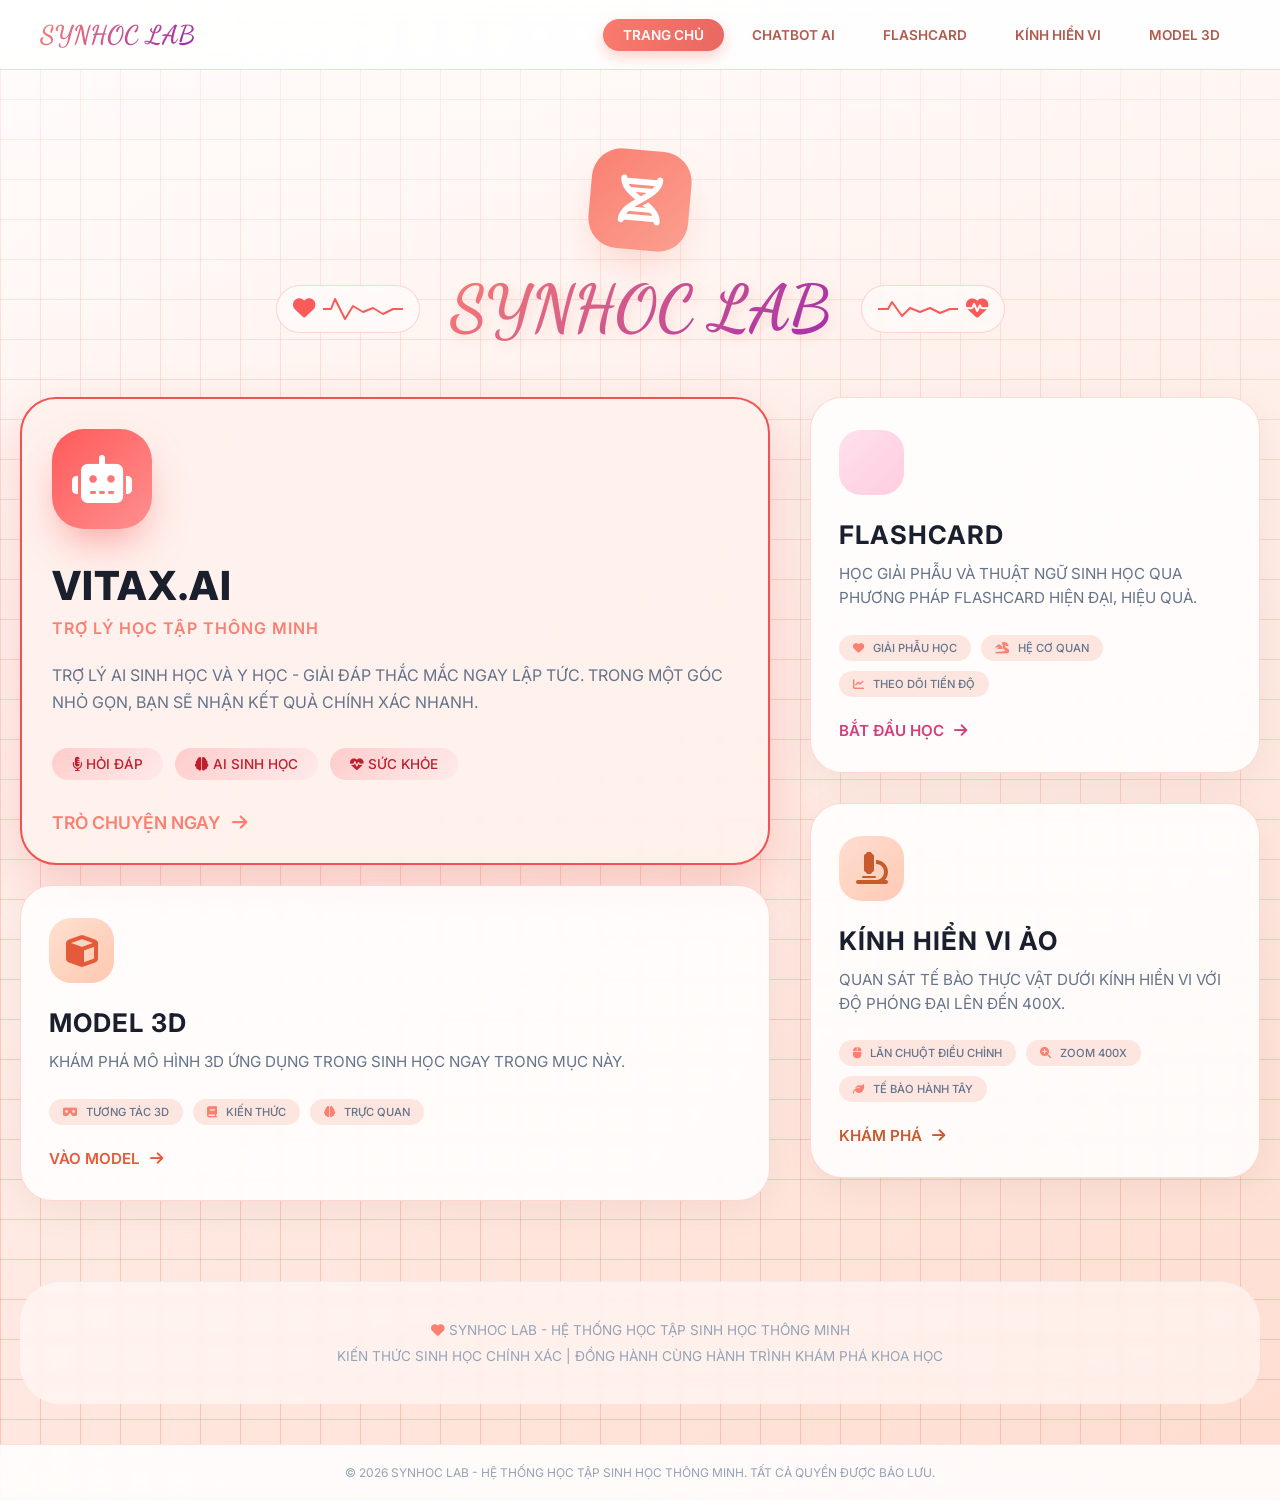
==== commit 88baf6a4: "Update index.html" ====
--- a/index.html
+++ b/index.html
@@ -6,7 +6,6 @@
     <title>SYNHOC LAB - HỆ THỐNG HỌC TẬP SINH HỌC THÔNG MINH</title>
     <link rel="stylesheet" href="https://cdnjs.cloudflare.com/ajax/libs/font-awesome/6.5.1/css/all.min.css">
     <link href="https://fonts.googleapis.com/css2?family=Inter:wght@300;400;500;600;700;800&display=swap" rel="stylesheet">
-    <!-- Font Dancing Script + Playfair Display -->
     <link href="https://fonts.googleapis.com/css2?family=Dancing+Script:wght@400;500;600;700&display=swap" rel="stylesheet">
     <link href="https://fonts.googleapis.com/css2?family=Playfair+Display:ital,wght@0,400;0,500;0,600;0,700;1,400;1,500&display=swap" rel="stylesheet">
     <style>
@@ -18,27 +17,22 @@
 
         body {
             font-family: 'Inter', sans-serif;
-            /* ===== NỀN CARO Ô VUÔNG + HIỆU ỨNG OMBRE MỜ DẦN ===== */
             background: 
-                /* Lớp phủ ombre mờ dần từ trên xuống dưới (trắng đục -> trong suốt) */
                 linear-gradient(180deg, 
                     rgba(255, 255, 255, 0.7) 0%, 
                     rgba(255, 255, 255, 0.3) 30%,
                     rgba(255, 255, 255, 0.05) 70%,
                     transparent 100%),
-                /* Đường kẻ dọc tạo ô vuông - màu cam cá hồi nhạt hơn để mờ */
                 repeating-linear-gradient(90deg, 
                     rgba(250, 128, 114, 0.35) 0px, 
                     rgba(250, 128, 114, 0.35) 1px,
                     transparent 1px,
                     transparent 40px),
-                /* Đường kẻ ngang tạo ô vuông */
                 repeating-linear-gradient(0deg, 
                     rgba(250, 128, 114, 0.35) 0px, 
                     rgba(250, 128, 114, 0.35) 1px,
                     transparent 1px,
                     transparent 40px),
-                /* Nền gradient chính - ombre từ trắng hồng nhạt đến cam nhạt */
                 linear-gradient(135deg, #FFF5F2 0%, #FFE8E0 50%, #FFDDD0 100%);
             min-height: 100vh;
             color: #1A1F2E;
@@ -55,7 +49,7 @@
             z-index: 2;
         }
 
-        /* HEADER */
+        /* HEADER MỚI: KẾT HỢP ĐIỆN TIM ĐỒ VỚI CHỮ Ở GIỮA */
         .header {
             text-align: center;
             padding: 40px 20px 50px;
@@ -79,140 +73,96 @@
             z-index: 3;
         }
 
-        .title-wrapper {
-            position: relative;
-            display: inline-block;
-            margin: 0 auto;
-            padding: 0 30px;
-        }
-
-        .title-side-left,
-        .title-side-right {
-            position: absolute;
-            top: 50%;
-            transform: translateY(-50%);
+        /* Hàng ngang chứa ECG trái, chữ, ECG phải */
+        .title-ecg-row {
+            display: flex;
+            align-items: center;
+            justify-content: center;
+            gap: 20px;
+            flex-wrap: wrap;
+            margin-top: 10px;
+        }
+
+        .ecg-side {
+            display: flex;
+            align-items: center;
+            gap: 8px;
+            background: rgba(255, 255, 255, 0.5);
+            backdrop-filter: blur(4px);
+            padding: 8px 16px;
+            border-radius: 60px;
+            border: 1px solid rgba(250, 128, 114, 0.3);
+        }
+
+        .ecg-side i {
+            font-size: 1.4rem;
+            color: #FA5A5A;
+        }
+
+        .ecg-path-small {
             width: 80px;
-            height: 3px;
-            background: linear-gradient(90deg, #FA8072, #9C27B0);
-            border-radius: 4px;
-            opacity: 0;
-            animation: slideInSide 0.8s cubic-bezier(0.2, 0.9, 0.4, 1.1) forwards;
-        }
-
-        .title-side-left {
-            left: -100px;
-            transform-origin: left center;
-            animation-name: slideInLeft;
-        }
-
-        .title-side-right {
-            right: -100px;
-            transform-origin: right center;
-            animation-name: slideInRight;
-        }
-
-        .title-side-left::before,
-        .title-side-right::before {
-            content: "✨";
-            position: absolute;
-            top: 50%;
-            transform: translateY(-50%);
-            font-size: 20px;
-            color: #FA8072;
-            background: white;
-            width: 28px;
-            height: 28px;
-            border-radius: 50%;
-            display: flex;
-            align-items: center;
-            justify-content: center;
-            box-shadow: 0 2px 8px rgba(250, 128, 114, 0.3);
-        }
-
-        .title-side-left::before {
-            right: -14px;
-        }
-
-        .title-side-right::before {
-            left: -14px;
-        }
-
-        @keyframes slideInLeft {
-            0% { opacity: 0; width: 0; left: -40px; }
-            60% { opacity: 1; width: 90px; left: -90px; }
-            100% { opacity: 1; width: 80px; left: -100px; }
-        }
-
-        @keyframes slideInRight {
-            0% { opacity: 0; width: 0; right: -40px; }
-            60% { opacity: 1; width: 90px; right: -90px; }
-            100% { opacity: 1; width: 80px; right: -100px; }
-        }
-
-        @media (max-width: 768px) {
-            .title-side-left, .title-side-right { width: 40px; }
-            .title-side-left { left: -55px; }
-            .title-side-right { right: -55px; }
-            @keyframes slideInLeft {
-                0% { opacity: 0; width: 0; left: -20px; }
-                100% { opacity: 1; width: 40px; left: -55px; }
-            }
-            @keyframes slideInRight {
-                0% { opacity: 0; width: 0; right: -20px; }
-                100% { opacity: 1; width: 40px; right: -55px; }
-            }
-            .title-side-left::before,
-            .title-side-right::before {
-                width: 22px; height: 22px; font-size: 14px;
-            }
-        }
-
-        @media (max-width: 480px) {
-            .title-side-left, .title-side-right { display: none; }
-        }
-
-        .header h1 {
+            height: 30px;
+        }
+
+        .ecg-path-small svg {
+            width: 100%;
+            height: 100%;
+        }
+
+        .ecg-path-small svg polyline {
+            stroke: #FA5A5A;
+            stroke-width: 2;
+            fill: none;
+            stroke-linecap: round;
+            stroke-linejoin: round;
+            animation: ecgPulse 1.2s ease infinite;
+        }
+
+        @keyframes ecgPulse {
+            0%, 100% { stroke-dashoffset: 0; opacity: 0.8; }
+            50% { stroke-dashoffset: 4; opacity: 1; }
+        }
+
+        .main-title {
+            font-family: 'Dancing Script', cursive;
             font-size: 4rem;
             font-weight: 800;
             background: linear-gradient(135deg, #FA8072, #9C27B0);
             -webkit-background-clip: text;
             background-clip: text;
             color: transparent;
-            margin-bottom: 12px;
-            font-family: 'Dancing Script', cursive;
             text-shadow: 4px 4px 12px rgba(250, 128, 114, 0.2);
             animation: fadeInUp 0.9s ease-out;
-        }
-
-        @keyframes fadeInUp {
-            from { opacity: 0; transform: translateY(30px); }
-            to { opacity: 1; transform: translateY(0); }
-        }
-
-        .header p {
-            font-family: 'Playfair Display', 'Inter', serif;
-            font-size: 1.25rem;
-            font-weight: 600;
-            font-style: italic;
-            max-width: 700px;
-            margin: 0 auto;
-            padding: 14px 24px;
-            background: rgba(255, 255, 255, 0.7);
-            backdrop-filter: blur(8px);
-            border-radius: 60px;
-            border: 1px solid rgba(250, 128, 114, 0.3);
-            letter-spacing: 1px;
-            background: linear-gradient(135deg, #c74141, #9C27B0, #FA8072);
-            -webkit-background-clip: text;
-            background-clip: text;
-            color: transparent;
-            text-shadow: 0 2px 6px rgba(0,0,0,0.05);
-            position: relative;
-            overflow: hidden;
-            animation: fadeInUp 0.9s ease-out 0.1s backwards;
-        }
-
-        /* TWO COLUMN LAYOUT */
+            margin: 0;
+            padding: 0 10px;
+        }
+
+        /* Trái tim nhỏ nhấp nháy giữa các ECG */
+        .heart-beat-icon {
+            font-size: 1.6rem;
+            color: #FA5A5A;
+            animation: heartbeat 1.2s ease infinite;
+        }
+
+        @keyframes heartbeat {
+            0%, 100% { transform: scale(1); }
+            50% { transform: scale(1.2); }
+        }
+
+        @media (max-width: 768px) {
+            .main-title { font-size: 2.8rem; }
+            .ecg-side { padding: 4px 12px; }
+            .ecg-path-small { width: 60px; height: 24px; }
+            .heart-beat-icon { font-size: 1.2rem; }
+            .title-ecg-row { gap: 12px; }
+        }
+
+        @media (max-width: 580px) {
+            .ecg-side { display: none; } /* Ẩn ECG trên mobile quá nhỏ, chỉ giữ chữ */
+            .main-title { font-size: 2.5rem; }
+        }
+
+        /* Các phần còn lại giữ nguyên */
         .two-column-layout {
             display: flex;
             gap: 40px;
@@ -228,7 +178,6 @@
             min-width: 52%;
         }
 
-        /* CARD AI - giữ nguyên */
         .card-ai {
             flex: 1 1 auto;
             background: rgba(255, 241, 237, 0.92);
@@ -312,7 +261,6 @@
             transform: translateX(8px);
         }
 
-        /* CÁC CARD KHÁC - NỀN TRẮNG MỜ */
         .card {
             background: rgba(255, 255, 255, 0.85);
             backdrop-filter: blur(4px);
@@ -402,7 +350,6 @@
             transform: translateX(6px);
         }
 
-        /* Màu sắc riêng cho từng card */
         .card-model3d .card-icon { background: linear-gradient(135deg, #FFE0D0, #FFC8B0); color: #E55A3A; }
         .card-model3d .card-footer { color: #E55A3A; }
         .card-flashcard .card-icon { background: linear-gradient(135deg, #FFE0EC, #FFCDE0); color: #D43F7A; }
@@ -434,6 +381,68 @@
             backdrop-filter: blur(8px);
         }
 
+        .site-header {
+            display: flex;
+            justify-content: space-between;
+            align-items: center;
+            padding: 0 40px;
+            height: 70px;
+            border-bottom: 1px solid rgba(250, 128, 114, 0.3);
+            position: sticky;
+            top: 0;
+            z-index: 100;
+        }
+
+        .site-brand {
+            font-size: 1.6rem;
+            font-weight: 800;
+            font-family: 'Dancing Script', cursive;
+            background: linear-gradient(135deg, #FA8072, #9C27B0);
+            -webkit-background-clip: text;
+            background-clip: text;
+            color: transparent;
+        }
+
+        .site-nav {
+            display: flex;
+            gap: 8px;
+            flex-wrap: wrap;
+        }
+
+        .site-nav a {
+            padding: 8px 20px;
+            text-decoration: none;
+            font-weight: 600;
+            font-size: 0.85rem;
+            border-radius: 40px;
+            color: #B45A4C;
+            transition: all 0.2s ease;
+        }
+
+        .site-nav a.active {
+            background: linear-gradient(105deg, #FA7A6E, #E86862);
+            color: white;
+            box-shadow: 0 6px 14px rgba(250, 122, 110, 0.35);
+        }
+
+        .site-nav a:hover:not(.active) {
+            background: rgba(250, 128, 114, 0.15);
+            color: #C25A4A;
+        }
+
+        .site-footer {
+            text-align: center;
+            padding: 20px;
+            font-size: 0.75rem;
+            color: #94A3B8;
+            border-top: 1px solid rgba(250, 128, 114, 0.2);
+        }
+
+        @keyframes fadeInUp {
+            from { opacity: 0; transform: translateY(30px); }
+            to { opacity: 1; transform: translateY(0); }
+        }
+
         @media (max-width: 1100px) {
             .two-column-layout { gap: 30px; }
             .card-ai { padding: 36px 30px; }
@@ -443,27 +452,28 @@
             .two-column-layout { flex-direction: column; }
             .right-col { flex-direction: row; }
             .card-model3d, .card-flashcard, .card-microscope { flex: 1; }
+            .site-header { padding: 0 20px; }
+            .site-nav a { padding: 6px 12px; font-size: 0.75rem; }
         }
         @media (max-width: 768px) {
             .container { padding: 20px; }
             .header { padding: 20px 20px 30px; }
-            .header h1 { font-size: 2.8rem; }
-            .header p { font-size: 1rem; padding: 10px 18px; }
             .right-col { flex-direction: column; }
             .card-ai h2 { font-size: 1.6rem; }
+            .site-header { flex-direction: column; height: auto; padding: 12px; gap: 8px; }
+            .site-nav { justify-content: center; }
         }
     </style>
 </head>
 <body>
     <header class="site-header">
-        <div class="site-brand">SYNHOC SYSTEM</div>
+        <div class="site-brand">SYNHOC LAB</div>
         <nav class="site-nav">
             <a href="index.html" class="active">TRANG CHỦ</a>
-            <a href="chatbotai.html">CHATBOT AI</a>
+            <a href="chatbot.html">CHATBOT AI</a>
             <a href="flashcard.html">FLASHCARD</a>
             <a href="kinhhienvi.html">KÍNH HIỂN VI</a>
             <a href="model3d.html">MODEL 3D</a>
-            <a href="quantriAI.html">QUẢN TRỊ AI</a>
         </nav>
     </header>
 
@@ -472,18 +482,31 @@
             <div class="logo">
                 <i class="fas fa-dna"></i>
             </div>
-            <div class="title-wrapper">
-                <div class="title-side-left"></div>
-                <h1>SYNHOC LAB</h1>
-                <div class="title-side-right"></div>
+            <!-- Hàng ngang: điện tim đồ trái + chữ SYNHOC LAB + điện tim đồ phải -->
+            <div class="title-ecg-row">
+                <div class="ecg-side">
+                    <i class="fas fa-heart heart-beat-icon"></i>
+                    <div class="ecg-path-small">
+                        <svg viewBox="0 0 80 30" xmlns="http://www.w3.org/2000/svg">
+                            <polyline points="0,15 8,15 12,5 22,25 30,12 40,18 50,14 60,20 70,15 80,15" />
+                        </svg>
+                    </div>
+                </div>
+                <h1 class="main-title">SYNHOC LAB</h1>
+                <div class="ecg-side">
+                    <div class="ecg-path-small">
+                        <svg viewBox="0 0 80 30" xmlns="http://www.w3.org/2000/svg">
+                            <polyline points="0,15 10,15 14,8 24,22 32,14 42,18 52,14 62,19 72,15 80,15" />
+                        </svg>
+                    </div>
+                    <i class="fas fa-heartbeat heart-beat-icon"></i>
+                </div>
             </div>
-            <p>✨ Hệ thống học tập Sinh học Thông minh ✨</p>
         </div>
 
         <div class="two-column-layout">
             <div class="left-col">
-                <!-- Khối AI -->
-                <div class="card-ai" onclick="navigateTo('chatbotai.html')">
+                <div class="card-ai" onclick="navigateTo('chatbot.html')">
                     <div class="card-ai-icon">
                         <i class="fas fa-robot"></i>
                     </div>
@@ -501,7 +524,6 @@
                     </div>
                 </div>
 
-                <!-- Khối Model 3D -->
                 <div class="card card-model3d" onclick="navigateTo('model3d.html')">
                     <div class="card-icon">
                         <i class="fas fa-cube"></i>
@@ -521,7 +543,6 @@
             </div>
 
             <div class="right-col">
-                <!-- Khối Flashcard -->
                 <div class="card card-flashcard" onclick="navigateTo('flashcard.html')">
                     <div class="card-icon">
                         <i class="fas fa-cards-blank"></i>
@@ -539,7 +560,6 @@
                     </div>
                 </div>
 
-                <!-- Khối Kính hiển vi ảo -->
                 <div class="card card-microscope" onclick="navigateTo('kinhhienvi.html')">
                     <div class="card-icon">
                         <i class="fas fa-microscope"></i>
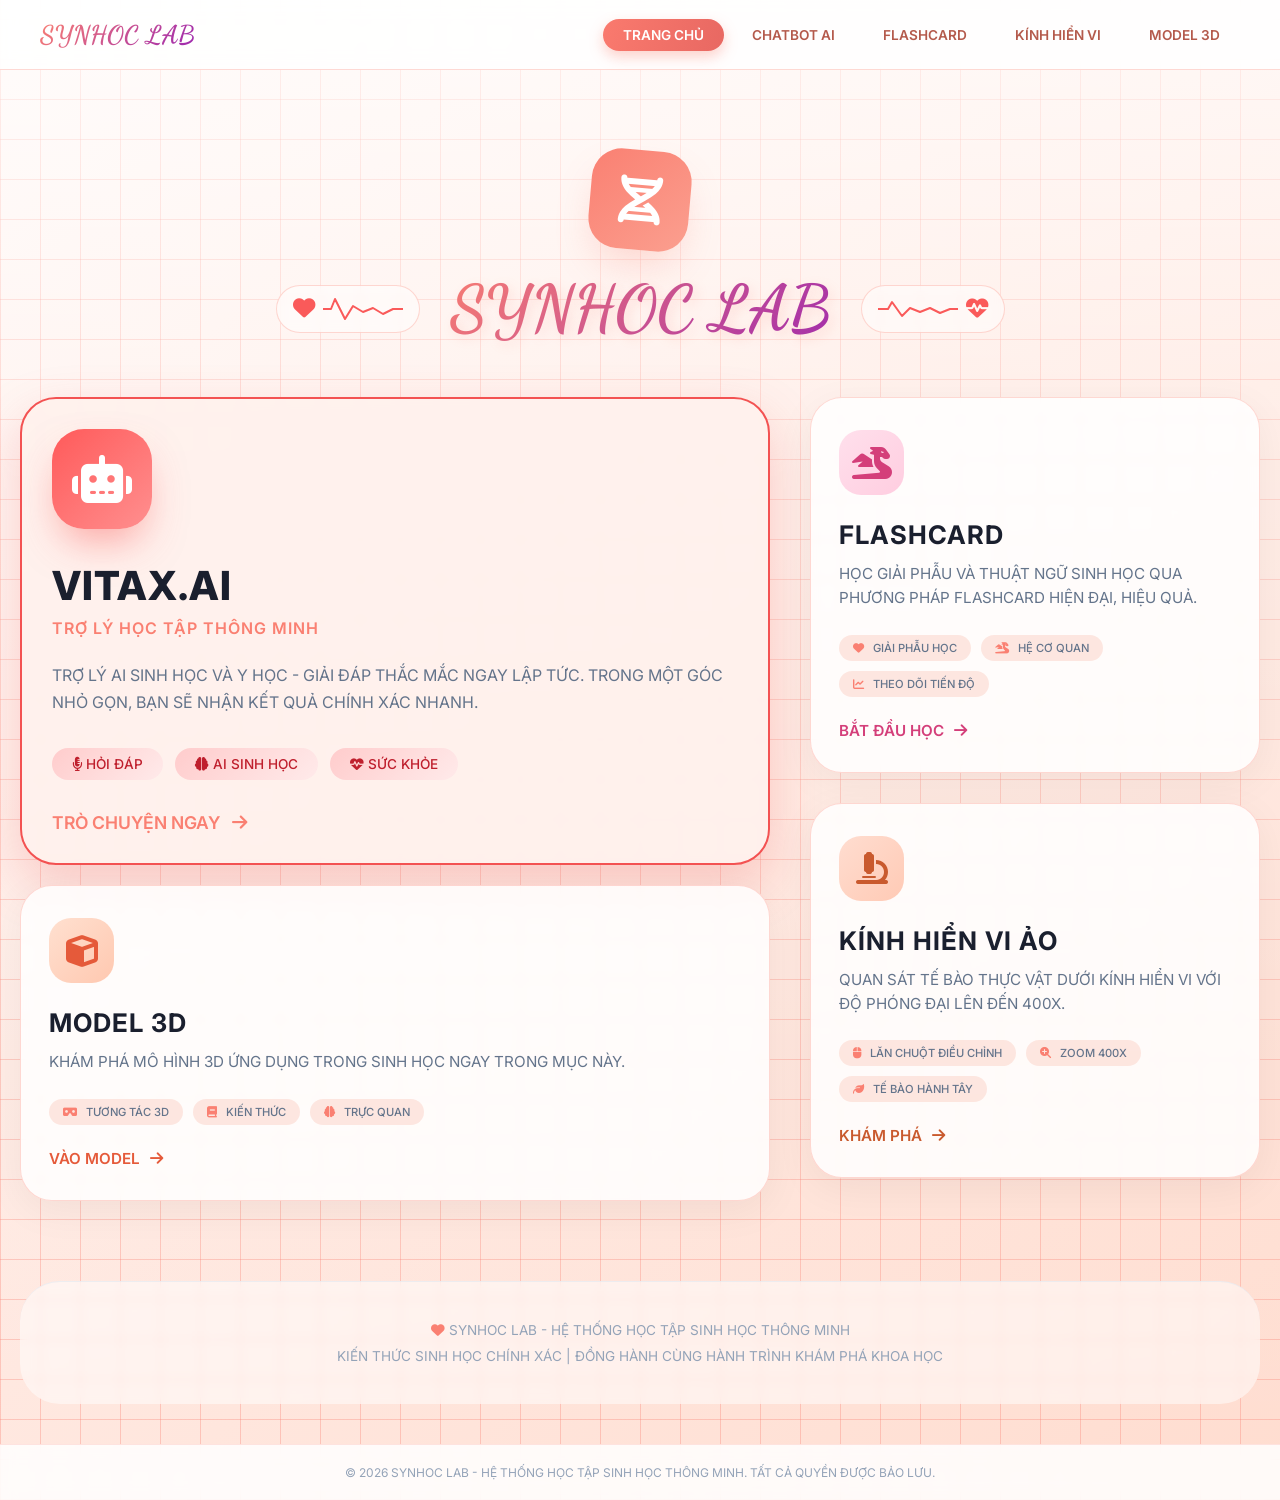
==== commit da6f4602: "Update index.html" ====
--- a/index.html
+++ b/index.html
@@ -545,7 +545,7 @@
             <div class="right-col">
                 <div class="card card-flashcard" onclick="navigateTo('flashcard.html')">
                     <div class="card-icon">
-                        <i class="fas fa-cards-blank"></i>
+                        <i class="fas fa-dragon"></i>
                     </div>
                     <h3>FLASHCARD</h3>
                     <p>HỌC GIẢI PHẪU VÀ THUẬT NGỮ SINH HỌC QUA PHƯƠNG PHÁP FLASHCARD HIỆN ĐẠI, HIỆU QUẢ.</p>
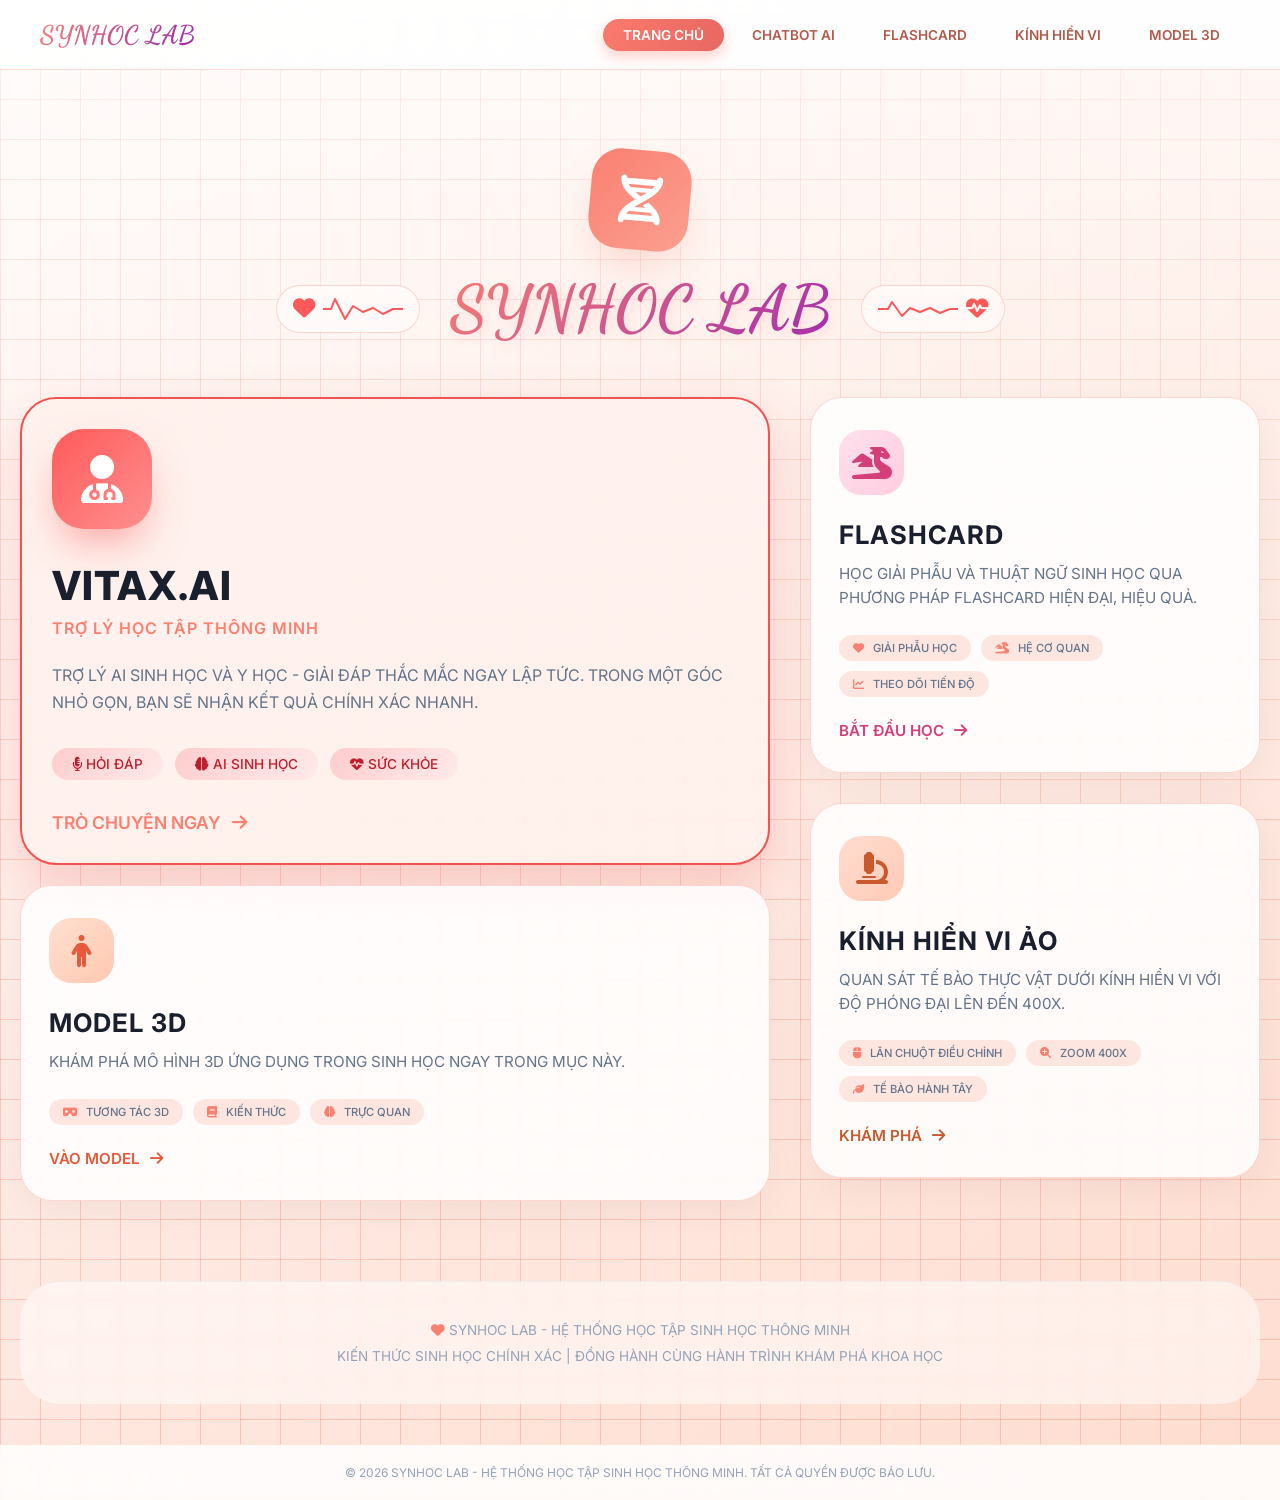
==== commit e03974d3: "Update index.html" ====
--- a/index.html
+++ b/index.html
@@ -508,7 +508,7 @@
             <div class="left-col">
                 <div class="card-ai" onclick="navigateTo('chatbot.html')">
                     <div class="card-ai-icon">
-                        <i class="fas fa-robot"></i>
+                        <i class="fas fa-user-doctor"></i>
                     </div>
                     <h2>VITAX.AI</h2>
                     <div class="ai-subtitle">TRỢ LÝ HỌC TẬP THÔNG MINH</div>
@@ -526,7 +526,7 @@
 
                 <div class="card card-model3d" onclick="navigateTo('model3d.html')">
                     <div class="card-icon">
-                        <i class="fas fa-cube"></i>
+                        <i class="fas fa-person"></i>
                     </div>
                     <h3>MODEL 3D</h3>
                     <p>KHÁM PHÁ MÔ HÌNH 3D ỨNG DỤNG TRONG SINH HỌC NGAY TRONG MỤC NÀY.</p>
@@ -595,4 +595,4 @@
         }
     </script>
 </body>
-</html>
+</html> 
